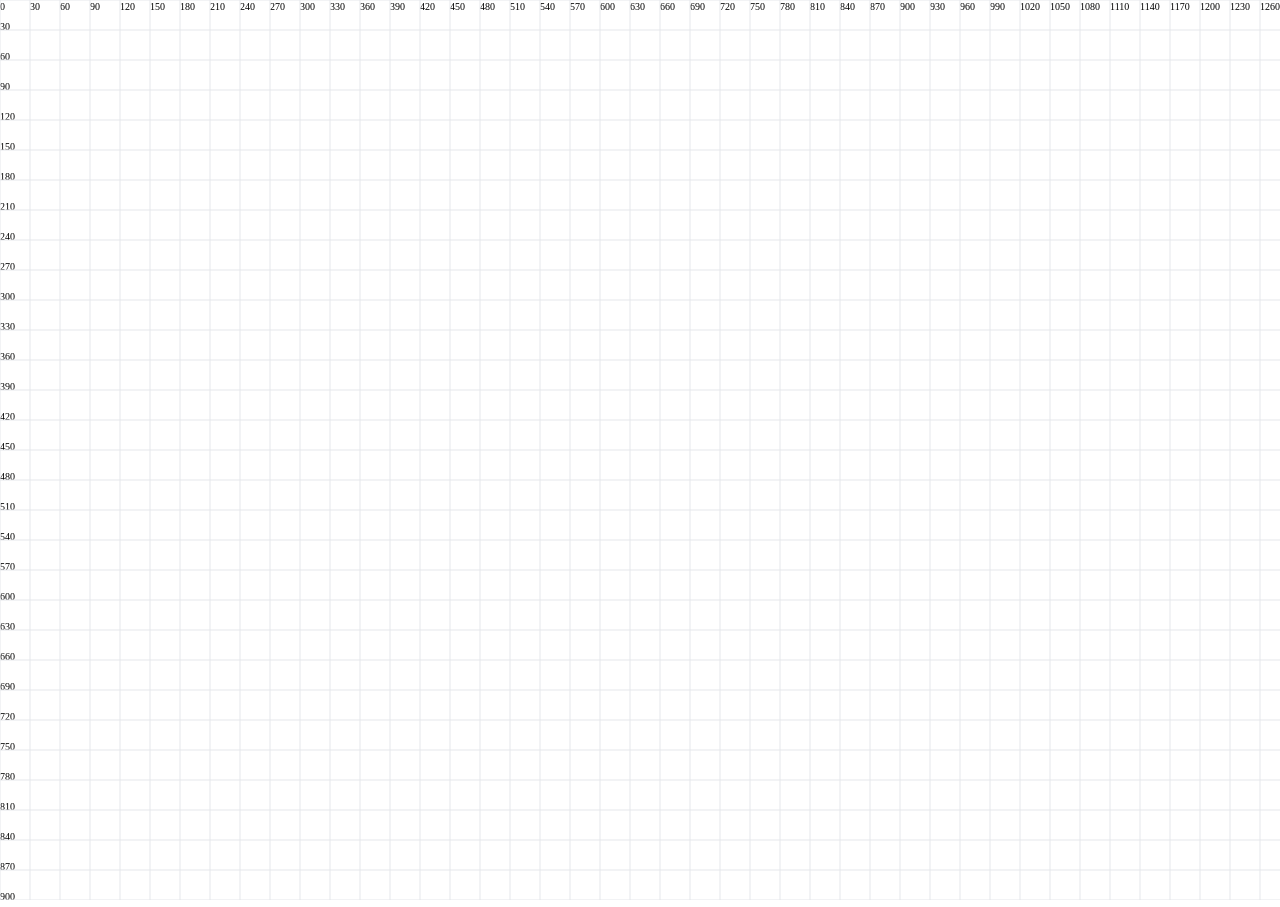
==== dice-in-the-browser/index.html @ 2c82a64a "Start Dice in the Browser: infinite canvas with trackpad scrolling Based on Infinite HTML <canvas> b" ====
<!DOCTYPE html>
<html lang="en">
<head>
  <meta charset="UTF-8">
  <meta name="viewport" content="width=device-width, initial-scale=1.0">
  <title>Dice in the Browser</title>
  <link rel="stylesheet" href="style.css">
</head>
<body>
  <div class="container">
    <canvas id="canvas"></canvas>
  </div>

  <script type="module" src="main.js"></script>
</body>
</html>
---- dice-in-the-browser/style.css ----
:root {
  font-family: Inter, system-ui, Avenir, Helvetica, Arial, sans-serif;
  line-height: 1.5;
  font-weight: 400;

  font-synthesis: none;
  text-rendering: optimizeLegibility;
  -webkit-font-smoothing: antialiased;
  -moz-osx-font-smoothing: grayscale;
  -webkit-text-size-adjust: 100%;
}

body {
  position: fixed;
  inset: 0;
  width: 100%;
  height: 100%;
  overflow: hidden;

  padding: 0;
  margin: 0;
}

.container {
  touch-action: none;
  user-select: none;
  position: absolute;
  inset: 0;
  width: 100%;
  height: 100%;
}
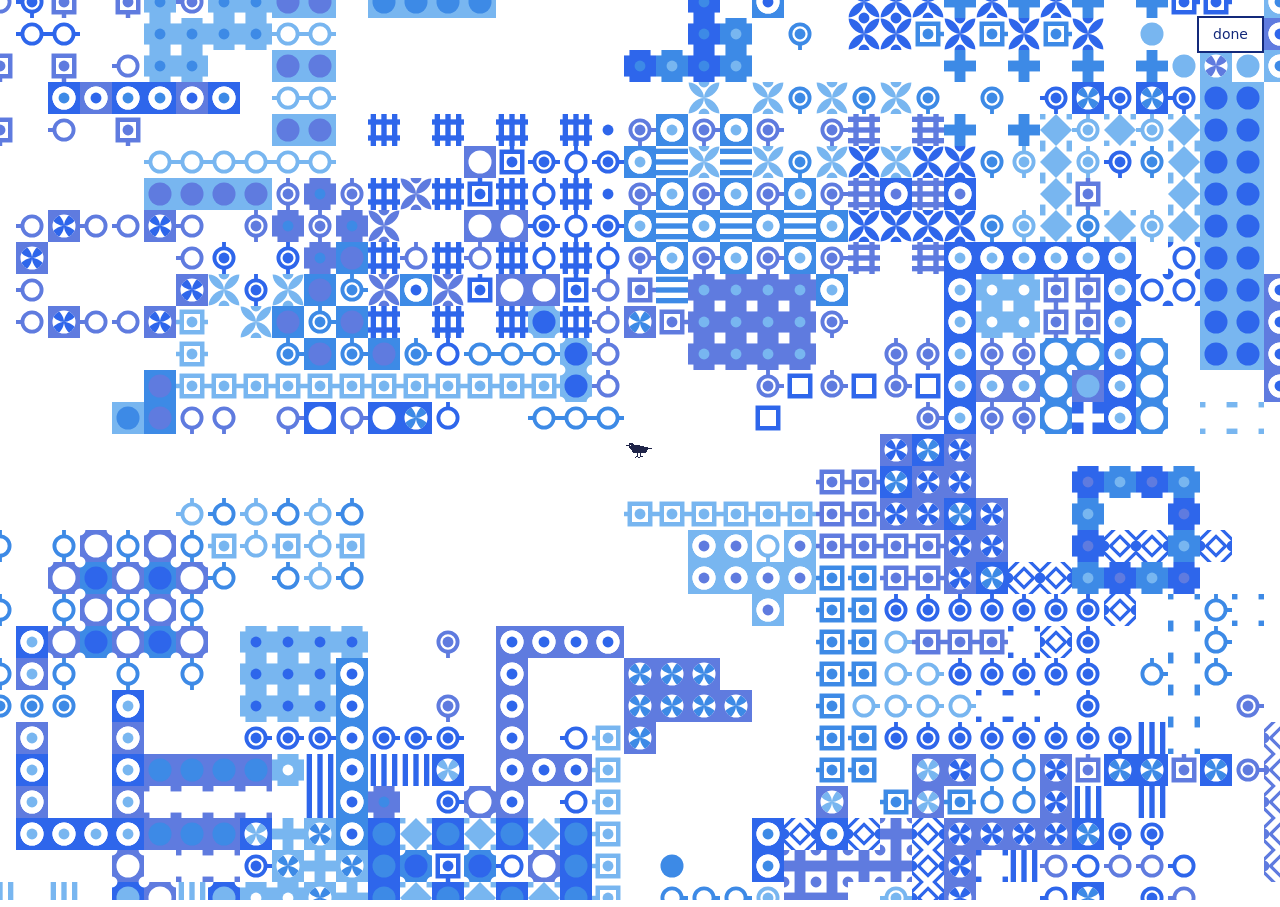
==== commit 3225c342: "project 1" ====
--- a/dice-in-the-browser/index.html
+++ b/dice-in-the-browser/index.html
@@ -3,7 +3,7 @@
 <head>
   <meta charset="UTF-8">
   <meta name="viewport" content="width=device-width, initial-scale=1.0">
-  <title>Dice in the Browser</title>
+  <title>Bowerbird</title>
   <link rel="stylesheet" href="style.css">
 </head>
 <body>
@@ -11,6 +11,9 @@
     <canvas id="canvas"></canvas>
   </div>
 
+  <a id="done" class="corner-button" href="collection.html">done</a>
+  <div id="toast" class="toast"></div>
+
   <script type="module" src="main.js"></script>
 </body>
 </html>
--- a/dice-in-the-browser/style.css
+++ b/dice-in-the-browser/style.css
@@ -29,3 +29,120 @@
   width: 100%;
   height: 100%;
 }
+
+body {
+  background: #ffffff;
+}
+
+.corner-button {
+  position: fixed;
+  top: 16px;
+  right: 16px;
+  z-index: 1;
+  padding: 6px 14px;
+  border: 2px solid #13297a;
+  background: #ffffff;
+  color: #13297a;
+  font-size: 14px;
+  text-decoration: none;
+  cursor: pointer;
+}
+
+.corner-button:hover {
+  background: #13297a;
+  color: #e4e4e4;
+}
+
+.toast {
+  position: fixed;
+  top: 16px;
+  left: 50%;
+  transform: translateX(-50%);
+  padding: 6px 14px;
+  background: #13297a;
+  color: #e4e4e4;
+  font-size: 14px;
+  opacity: 0;
+  pointer-events: none;
+}
+
+.toast.show {
+  opacity: 1;
+}
+
+body.collection {
+  position: static;
+  overflow: auto;
+  min-height: 100vh;
+}
+
+.pixel-grid {
+  position: absolute;
+  display: grid;
+}
+
+.bird {
+  position: fixed;
+  right: 24px;
+  bottom: 24px;
+  width: 128px;
+  image-rendering: pixelated;
+}
+
+
+.intro {
+  position: fixed;
+  inset: 0;
+  z-index: 2;
+  background: #ffffff;
+  color: #13297a;
+}
+
+.intro-text {
+  position: absolute;
+  left: 50%;
+  bottom: calc(50% + 48px);
+  transform: translateX(-50%);
+  width: min(560px, calc(100% - 32px));
+  margin: 0;
+  font-size: 20px;
+  text-align: center;
+}
+
+.intro-bird {
+  position: absolute;
+  top: 50%;
+  left: 50%;
+  width: 32px; 
+  transform: translate(-50%, -50%);
+  image-rendering: pixelated;
+}
+
+.intro-hint {
+  position: absolute;
+  left: 50%;
+  bottom: 48px;
+  transform: translateX(-50%);
+  margin: 0;
+  font-size: 13px;
+  opacity: 0.6;
+}
+
+.intro-start {
+  position: absolute;
+  left: 50%;
+  bottom: 40px;
+  transform: translateX(-50%);
+  padding: 8px 24px;
+  border: 2px solid #13297a;
+  background: #ffffff;
+  color: #13297a;
+  font-size: 16px;
+  text-decoration: none;
+  cursor: pointer;
+}
+
+.intro-start:hover {
+  background: #13297a;
+  color: #ffffff;
+}
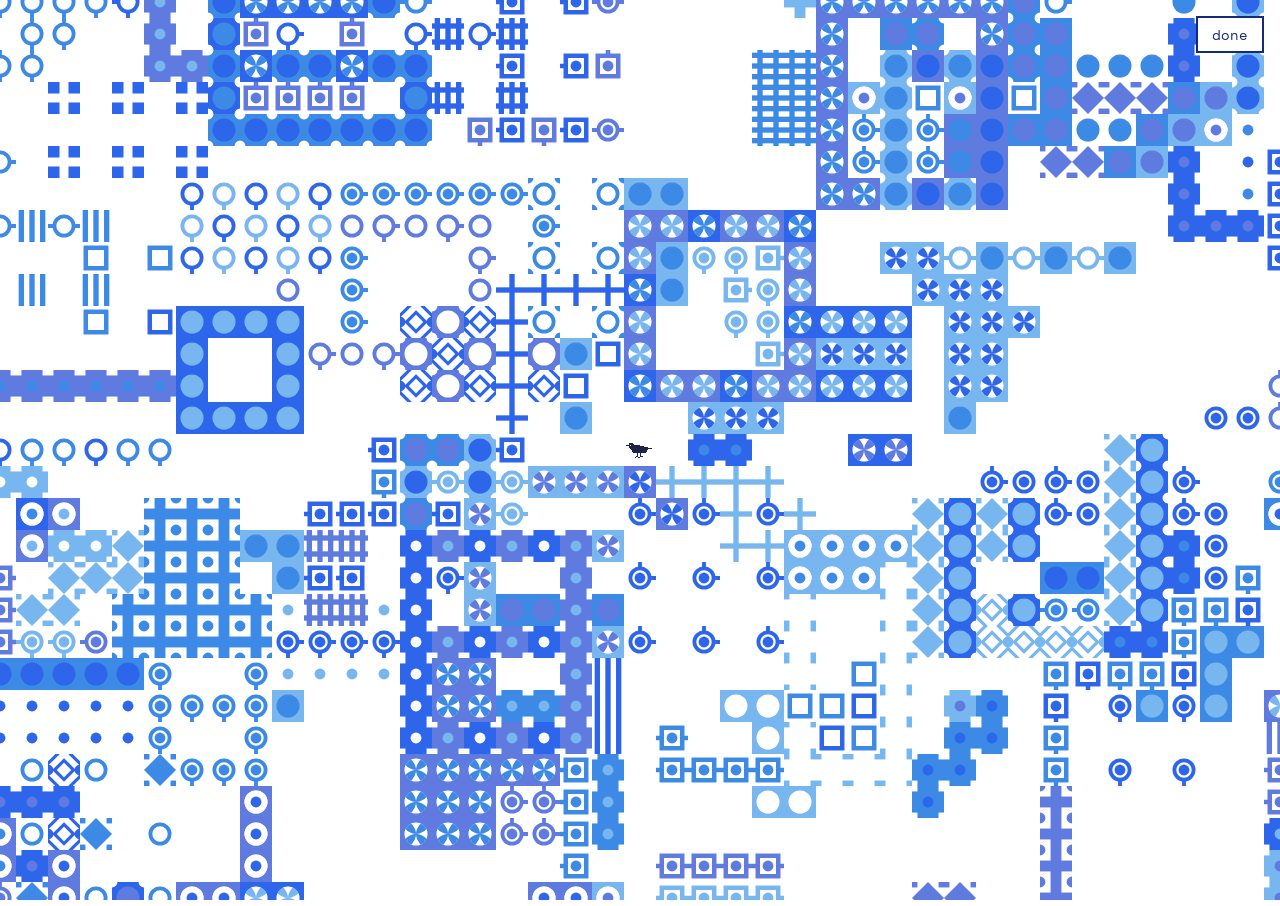
==== commit 656a80ea: "final project 1" ====
--- a/dice-in-the-browser/index.html
+++ b/dice-in-the-browser/index.html
@@ -4,6 +4,9 @@
   <meta charset="UTF-8">
   <meta name="viewport" content="width=device-width, initial-scale=1.0">
   <title>Bowerbird</title>
+  <link rel="preconnect" href="https://fonts.googleapis.com">
+<link rel="preconnect" href="https://fonts.gstatic.com" crossorigin>
+<link href="https://fonts.googleapis.com/css2?family=Cantarell:ital,wght@0,400;0,700;1,400;1,700&family=Jacquarda+Bastarda+9+Charted&family=Space+Mono:ital,wght@0,400;0,700;1,400;1,700&display=swap" rel="stylesheet">
   <link rel="stylesheet" href="style.css">
 </head>
 <body>
@@ -12,7 +15,6 @@
   </div>
 
   <a id="done" class="corner-button" href="collection.html">done</a>
-  <div id="toast" class="toast"></div>
 
   <script type="module" src="main.js"></script>
 </body>
--- a/dice-in-the-browser/style.css
+++ b/dice-in-the-browser/style.css
@@ -1,6 +1,5 @@
 :root {
-  font-family: Inter, system-ui, Avenir, Helvetica, Arial, sans-serif;
-  line-height: 1.5;
+font-family: "Space Mono", monospace;  line-height: 1.5;
   font-weight: 400;
 
   font-synthesis: none;
@@ -43,6 +42,7 @@
   border: 2px solid #13297a;
   background: #ffffff;
   color: #13297a;
+  font-family: inherit;
   font-size: 14px;
   text-decoration: none;
   cursor: pointer;
@@ -51,23 +51,6 @@
 .corner-button:hover {
   background: #13297a;
   color: #e4e4e4;
-}
-
-.toast {
-  position: fixed;
-  top: 16px;
-  left: 50%;
-  transform: translateX(-50%);
-  padding: 6px 14px;
-  background: #13297a;
-  color: #e4e4e4;
-  font-size: 14px;
-  opacity: 0;
-  pointer-events: none;
-}
-
-.toast.show {
-  opacity: 1;
 }
 
 body.collection {
@@ -81,16 +64,35 @@
   display: grid;
 }
 
+.collection-note {
+  position: absolute;
+  top: 56px;
+  left: 0;
+  right: 0;
+  margin: 0;
+  font-family: "Jacquarda Bastarda 9 Charted", serif;
+  font-size: 20px;
+  font-weight: 400;
+  color: #13297a;
+  text-align: center;
+  white-space: nowrap;
+}
+
+/* same 32px as the title screen; collection.js puts it under the grid */
 .bird {
-  position: fixed;
-  right: 24px;
-  bottom: 24px;
-  width: 128px;
+  position: absolute;
+  width: 32px;
   image-rendering: pixelated;
+}
+
+.corner-left {
+  right: auto;
+  left: 16px;
 }
 
 
 .intro {
+
   position: fixed;
   inset: 0;
   z-index: 2;
@@ -99,6 +101,7 @@
 }
 
 .intro-text {
+  font-family: "Jacquarda Bastarda 9 Charted", serif;
   position: absolute;
   left: 50%;
   bottom: calc(50% + 48px);
@@ -119,27 +122,27 @@
 }
 
 .intro-hint {
-  position: absolute;
+font-family: "Space Mono", monospace;  line-height: 1.5;  position: absolute;
   left: 50%;
   bottom: 48px;
   transform: translateX(-50%);
   margin: 0;
-  font-size: 13px;
+  font-size: 15px;
   opacity: 0.6;
 }
 
 .intro-start {
-  position: absolute;
+font-family: "Space Mono", monospace;  line-height: 1.5;  position: absolute;
   left: 50%;
   bottom: 40px;
   transform: translateX(-50%);
-  padding: 8px 24px;
+  padding: 6px 8px;
   border: 2px solid #13297a;
   background: #ffffff;
   color: #13297a;
-  font-size: 16px;
+  font-size: 15px;
   text-decoration: none;
-  cursor: pointer;
+  
 }
 
 .intro-start:hover {
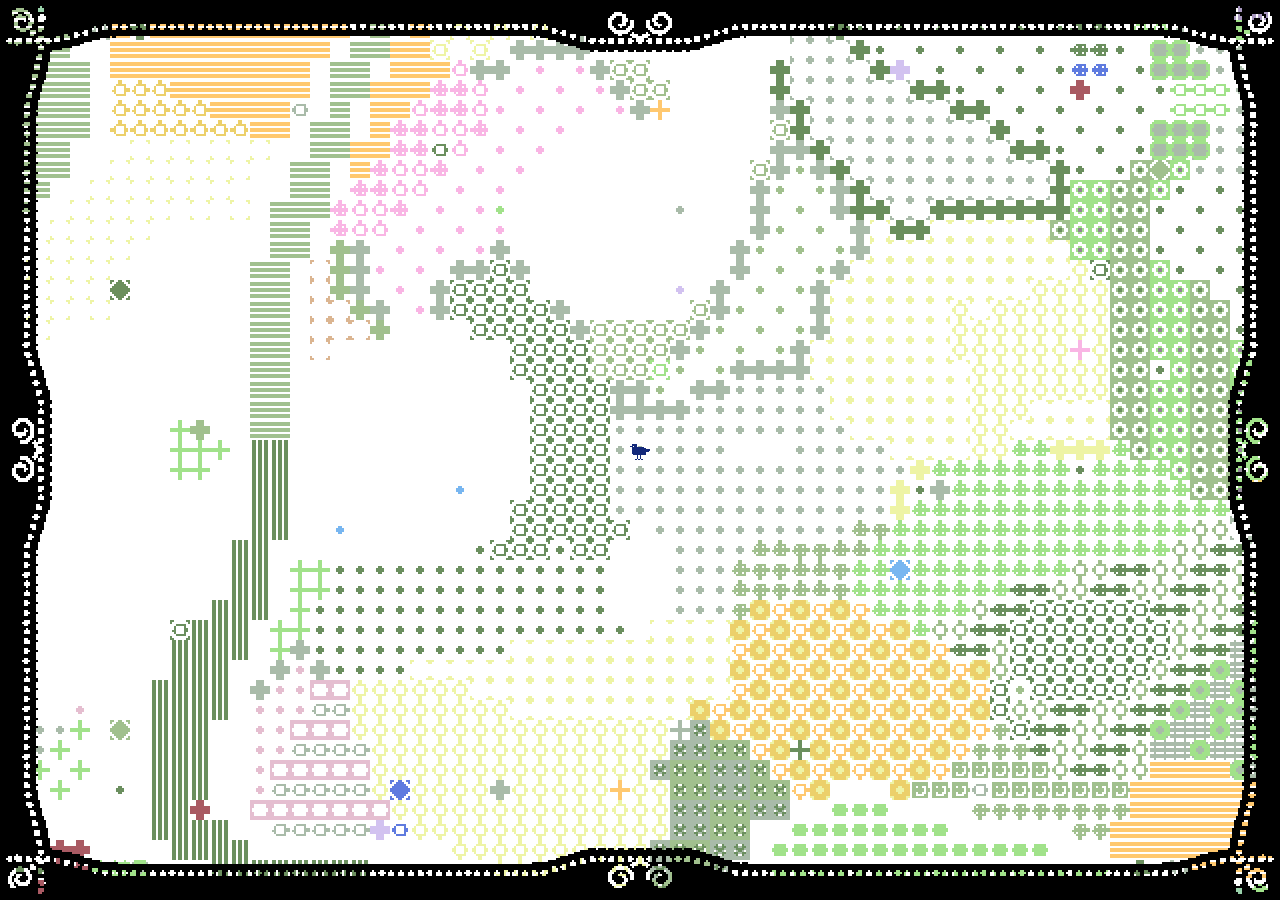
==== commit f42caa04: "revised dice in the browser" ====
--- a/dice-in-the-browser/index.html
+++ b/dice-in-the-browser/index.html
@@ -6,7 +6,7 @@
   <title>Bowerbird</title>
   <link rel="preconnect" href="https://fonts.googleapis.com">
 <link rel="preconnect" href="https://fonts.gstatic.com" crossorigin>
-<link href="https://fonts.googleapis.com/css2?family=Cantarell:ital,wght@0,400;0,700;1,400;1,700&family=Jacquarda+Bastarda+9+Charted&family=Space+Mono:ital,wght@0,400;0,700;1,400;1,700&display=swap" rel="stylesheet">
+<link href="https://fonts.googleapis.com/css2?family=Jacquarda+Bastarda+9&family=Jacquarda+Bastarda+9+Charted&display=swap" rel="stylesheet">
   <link rel="stylesheet" href="style.css">
 </head>
 <body>
@@ -14,8 +14,9 @@
     <canvas id="canvas"></canvas>
   </div>
 
-  <a id="done" class="corner-button" href="collection.html">done</a>
+  <div id="bird-popup" class="bird-popup" hidden>go decorate bower</div>
 
   <script type="module" src="main.js"></script>
+  <script type="module" src="frame.js"></script>
 </body>
 </html>
--- a/dice-in-the-browser/style.css
+++ b/dice-in-the-browser/style.css
@@ -1,5 +1,9 @@
 :root {
-font-family: "Space Mono", monospace;  line-height: 1.5;
+  --cell: 20px; 
+  --border: calc(var(--cell) * 3);
+  --ink: #13297a
+  font-family: "Jacquarda Bastarda 9", serif;
+  line-height: 1.5;
   font-weight: 400;
 
   font-synthesis: none;
@@ -33,17 +37,24 @@
   background: #ffffff;
 }
 
+.frame {
+  position: fixed;
+  top: 0;
+  left: 0;
+  z-index: 10;
+  pointer-events: none;
+  image-rendering: pixelated;
+}
+
 .corner-button {
-  position: fixed;
-  top: 16px;
-  right: 16px;
-  z-index: 1;
-  padding: 6px 14px;
+  z-index: 11;
+  padding: 1px 8px;
   border: 2px solid #13297a;
   background: #ffffff;
   color: #13297a;
   font-family: inherit;
-  font-size: 14px;
+  line-height: inherit; 
+  font-size: 11px;
   text-decoration: none;
   cursor: pointer;
 }
@@ -66,7 +77,7 @@
 
 .collection-note {
   position: absolute;
-  top: 56px;
+  top: calc(var(--border) + 56px);
   left: 0;
   right: 0;
   margin: 0;
@@ -78,16 +89,39 @@
   white-space: nowrap;
 }
 
-/* same 32px as the title screen; collection.js puts it under the grid */
 .bird {
   position: absolute;
-  width: 32px;
+  width: var(--cell);
   image-rendering: pixelated;
 }
+.button-stack {
+  position: fixed;
+  right: calc(var(--border) + 16px);
+  bottom: calc(var(--border) + 16px);
+  z-index: 11;
+  display: flex;
+  flex-direction: column;
+  align-items: stretch;
+  gap: 6px;
+  text-align: center;
+}
 
-.corner-left {
-  right: auto;
-  left: 16px;
+.bird-popup {
+  position: fixed;
+  left: 50%;
+  transform: translateX(-50%);
+  z-index: 11;
+  padding: 1px 8px;
+  border: 2px solid var(--ink);
+  background: #ffffff;
+  color: var(--ink);
+  font-size: 13px;
+  white-space: nowrap;
+  pointer-events: none; 
+}
+
+.bird-popup[hidden] {
+  display: none;
 }
 
 
@@ -95,8 +129,7 @@
 
   position: fixed;
   inset: 0;
-  z-index: 2;
-  background: #ffffff;
+  z-index: 11; 
   color: #13297a;
 }
 
@@ -110,21 +143,22 @@
   margin: 0;
   font-size: 20px;
   text-align: center;
+  white-space: pre-line; 
 }
 
 .intro-bird {
   position: absolute;
   top: 50%;
   left: 50%;
-  width: 32px; 
+  width: var(--cell); 
   transform: translate(-50%, -50%);
   image-rendering: pixelated;
 }
 
 .intro-hint {
-font-family: "Space Mono", monospace;  line-height: 1.5;  position: absolute;
+  position: absolute;
   left: 50%;
-  bottom: 48px;
+  bottom: calc(var(--border) + 48px);
   transform: translateX(-50%);
   margin: 0;
   font-size: 15px;
@@ -132,15 +166,15 @@
 }
 
 .intro-start {
-font-family: "Space Mono", monospace;  line-height: 1.5;  position: absolute;
+  position: absolute;
   left: 50%;
-  bottom: 40px;
+  bottom: calc(var(--border) + 40px);
   transform: translateX(-50%);
-  padding: 6px 8px;
+  padding: 1px 8px;
   border: 2px solid #13297a;
   background: #ffffff;
   color: #13297a;
-  font-size: 15px;
+  font-size: 11px;
   text-decoration: none;
   
 }
